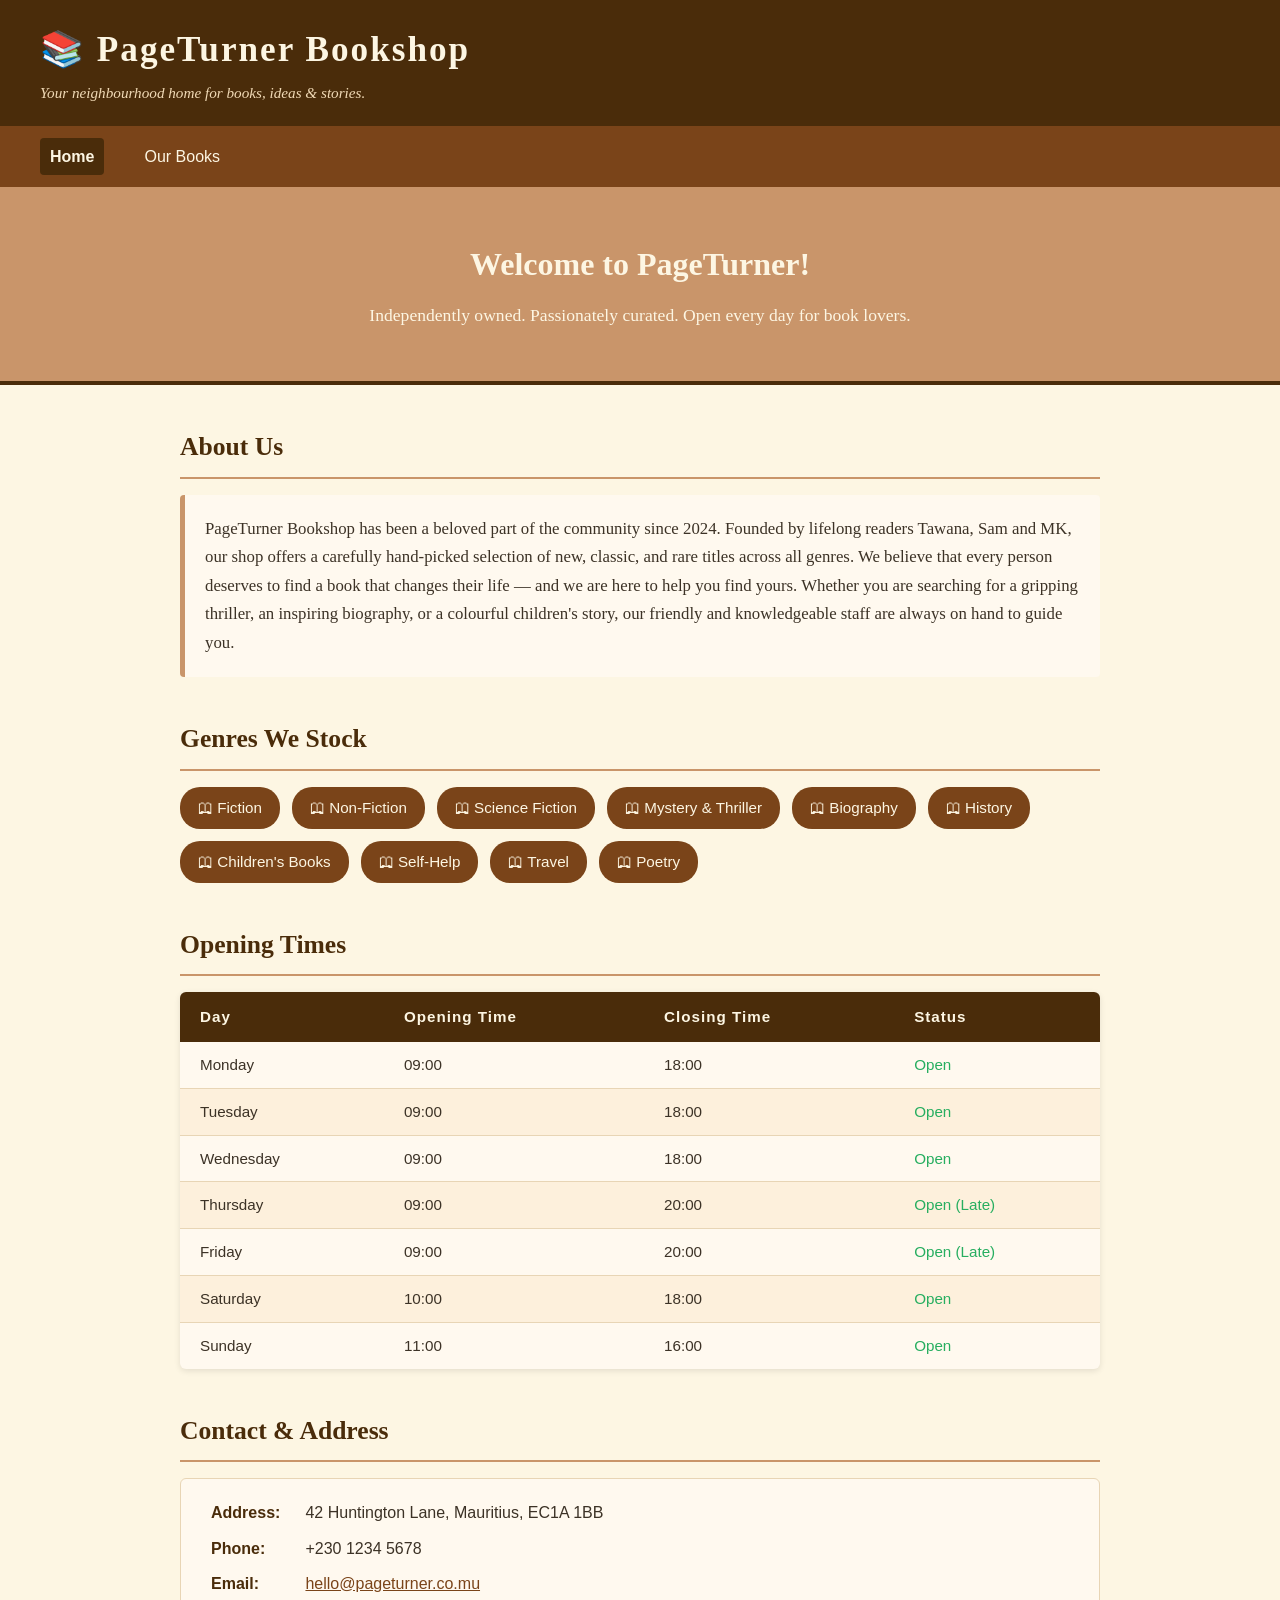
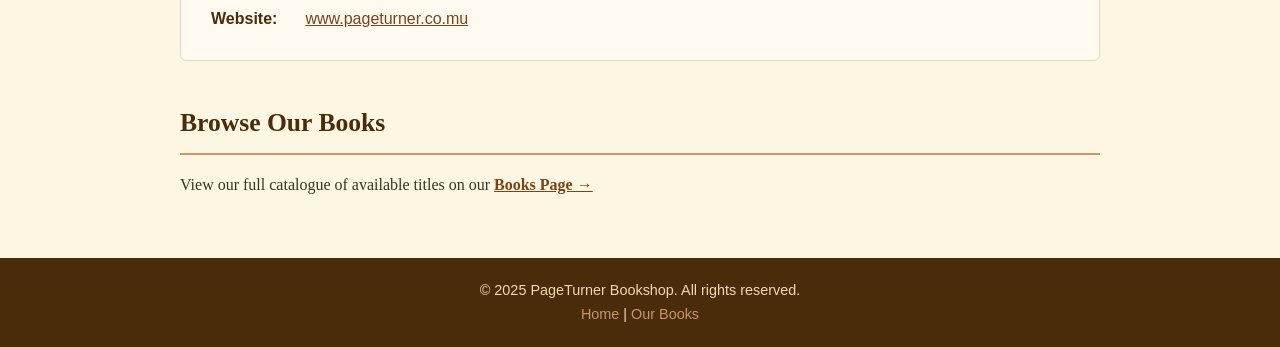
==== index.html @ 5b34dc32 "Add files via upload" ====
<!DOCTYPE html>
<html lang="en">
<head>
    <meta charset="UTF-8">
    <meta name="viewport" content="width=device-width, initial-scale=1.0">
    <title>PageTurner Bookshop</title>
    <style>
        * {
            margin: 0;
            padding: 0;
            box-sizing: border-box;
        }

        body {
            font-family: Georgia, 'Times New Roman', serif;
            background-color: #fdf6e3;
            color: #3c3226;
            line-height: 1.7;
        }

        header {
            background-color: #4a2c0a;
            color: #fdf6e3;
            padding: 20px 40px;
            display: flex;
            align-items: center;
            justify-content: space-between;
        }

        header h1 {
            font-size: 2.2em;
            letter-spacing: 2px;
        }

        header p {
            font-style: italic;
            font-size: 0.95em;
            color: #f0d9b5;
        }

        nav {
            background-color: #7a4419;
            padding: 12px 40px;
            display: flex;
            gap: 30px;
        }

        nav a {
            color: #fdf6e3;
            text-decoration: none;
            font-size: 1em;
            font-family: Arial, sans-serif;
            padding: 5px 10px;
            border-radius: 4px;
            transition: background-color 0.3s;
        }

        nav a:hover {
            background-color: #4a2c0a;
        }

        nav a.active {
            background-color: #4a2c0a;
            font-weight: bold;
        }

        .hero {
            background-color: #c9956a;
            text-align: center;
            padding: 50px 40px;
            border-bottom: 4px solid #4a2c0a;
        }

        .hero h2 {
            font-size: 2em;
            color: #fdf6e3;
            margin-bottom: 10px;
        }

        .hero p {
            color: #fdf6e3;
            font-size: 1.1em;
        }

        main {
            max-width: 1000px;
            margin: 40px auto;
            padding: 0 40px;
        }

        section {
            margin-bottom: 40px;
        }

        section h2 {
            font-size: 1.6em;
            color: #4a2c0a;
            border-bottom: 2px solid #c9956a;
            padding-bottom: 8px;
            margin-bottom: 16px;
        }

        .about-text {
            font-size: 1.05em;
            background-color: #fff9ef;
            padding: 20px;
            border-left: 5px solid #c9956a;
            border-radius: 4px;
        }

        .genres-grid {
            display: flex;
            flex-wrap: wrap;
            gap: 12px;
            list-style: none;
        }

        .genres-grid li {
            background-color: #7a4419;
            color: #fdf6e3;
            padding: 8px 18px;
            border-radius: 20px;
            font-family: Arial, sans-serif;
            font-size: 0.95em;
        }

        table {
            width: 100%;
            border-collapse: collapse;
            background-color: #fff9ef;
            border-radius: 6px;
            overflow: hidden;
            box-shadow: 0 2px 6px rgba(0,0,0,0.1);
        }

        table thead {
            background-color: #4a2c0a;
            color: #fdf6e3;
        }

        table thead th {
            padding: 12px 20px;
            text-align: left;
            font-family: Arial, sans-serif;
            font-size: 0.95em;
            letter-spacing: 1px;
        }

        table tbody tr {
            border-bottom: 1px solid #e8d5b5;
        }

        table tbody tr:nth-child(even) {
            background-color: #fdf0dc;
        }

        table tbody tr:last-child {
            border-bottom: none;
        }

        table td {
            padding: 10px 20px;
            font-family: Arial, sans-serif;
            font-size: 0.95em;
        }

        table .closed {
            color: #c0392b;
            font-weight: bold;
        }

        table .open {
            color: #27ae60;
        }

        .contact-box {
            background-color: #fff9ef;
            border: 1px solid #e8d5b5;
            border-radius: 6px;
            padding: 20px 30px;
            font-family: Arial, sans-serif;
        }

        .contact-box p {
            margin-bottom: 8px;
        }

        .contact-box strong {
            color: #4a2c0a;
            display: inline-block;
            width: 90px;
        }

        .contact-box a {
            color: #7a4419;
        }

        footer {
            background-color: #4a2c0a;
            color: #f0d9b5;
            text-align: center;
            padding: 20px;
            font-family: Arial, sans-serif;
            font-size: 0.9em;
            margin-top: 60px;
        }

        footer a {
            color: #c9956a;
            text-decoration: none;
        }
    </style>
</head>
<body>

    <header>
        <div>
            <h1>&#128218; PageTurner Bookshop</h1>
            <p>Your neighbourhood home for books, ideas &amp; stories.</p>
        </div>
    </header>

    <nav>
        <a href="index.html" class="active">Home</a>
        <a href="books.xml">Our Books</a>
    </nav>

    <div class="hero">
        <h2>Welcome to PageTurner!</h2>
        <p>Independently owned. Passionately curated. Open every day for book lovers.</p>
    </div>

    <main>

        <section id="about">
            <h2>About Us</h2>
            <p class="about-text">
                PageTurner Bookshop has been a beloved part of the community since 2024.
                Founded by lifelong readers Tawana, Sam and MK, our shop offers a carefully
                hand-picked selection of new, classic, and rare titles across all genres.
                We believe that every person deserves to find a book that changes their life —
                and we are here to help you find yours. Whether you are searching for a gripping
                thriller, an inspiring biography, or a colourful children's story, our friendly
                and knowledgeable staff are always on hand to guide you.
            </p>
        </section>

        <section id="genres">
            <h2>Genres We Stock</h2>
            <ul class="genres-grid">
                <li>&#128366; Fiction</li>
                <li>&#128366; Non-Fiction</li>
                <li>&#128366; Science Fiction</li>
                <li>&#128366; Mystery &amp; Thriller</li>
                <li>&#128366; Biography</li>
                <li>&#128366; History</li>
                <li>&#128366; Children's Books</li>
                <li>&#128366; Self-Help</li>
                <li>&#128366; Travel</li>
                <li>&#128366; Poetry</li>
            </ul>
        </section>

        <section id="hours">
            <h2>Opening Times</h2>
            <table>
                <thead>
                    <tr>
                        <th>Day</th>
                        <th>Opening Time</th>
                        <th>Closing Time</th>
                        <th>Status</th>
                    </tr>
                </thead>
                <tbody>
                    <tr>
                        <td>Monday</td>
                        <td>09:00</td>
                        <td>18:00</td>
                        <td class="open">Open</td>
                    </tr>
                    <tr>
                        <td>Tuesday</td>
                        <td>09:00</td>
                        <td>18:00</td>
                        <td class="open">Open</td>
                    </tr>
                    <tr>
                        <td>Wednesday</td>
                        <td>09:00</td>
                        <td>18:00</td>
                        <td class="open">Open</td>
                    </tr>
                    <tr>
                        <td>Thursday</td>
                        <td>09:00</td>
                        <td>20:00</td>
                        <td class="open">Open (Late)</td>
                    </tr>
                    <tr>
                        <td>Friday</td>
                        <td>09:00</td>
                        <td>20:00</td>
                        <td class="open">Open (Late)</td>
                    </tr>
                    <tr>
                        <td>Saturday</td>
                        <td>10:00</td>
                        <td>18:00</td>
                        <td class="open">Open</td>
                    </tr>
                    <tr>
                        <td>Sunday</td>
                        <td>11:00</td>
                        <td>16:00</td>
                        <td class="open">Open</td>
                    </tr>
                </tbody>
            </table>
        </section>

        <section id="contact">
            <h2>Contact &amp; Address</h2>
            <div class="contact-box">
                <p><strong>Address:</strong> 42 Huntington Lane, Mauritius, EC1A 1BB</p>
                <p><strong>Phone:</strong> +230 1234 5678</p>
                <p><strong>Email:</strong> <a href="mailto:hello@pageturner.co.uk">hello@pageturner.co.mu</a></p>
                <p><strong>Website:</strong> <a href="#">www.pageturner.co.mu</a></p>
            </div>
        </section>

        <section>
            <h2>Browse Our Books</h2>
            <p>
                View our full catalogue of available titles on our
                <a href="books.xml" style="color:#7a4419; font-weight:bold;">Books Page &rarr;</a>
            </p>
        </section>

    </main>

    <footer>
        <p>&copy; 2025 PageTurner Bookshop. All rights reserved.</p>
        <p><a href="index.html">Home</a> | <a href="books.xml">Our Books</a></p>
    </footer>

</body>
</html>
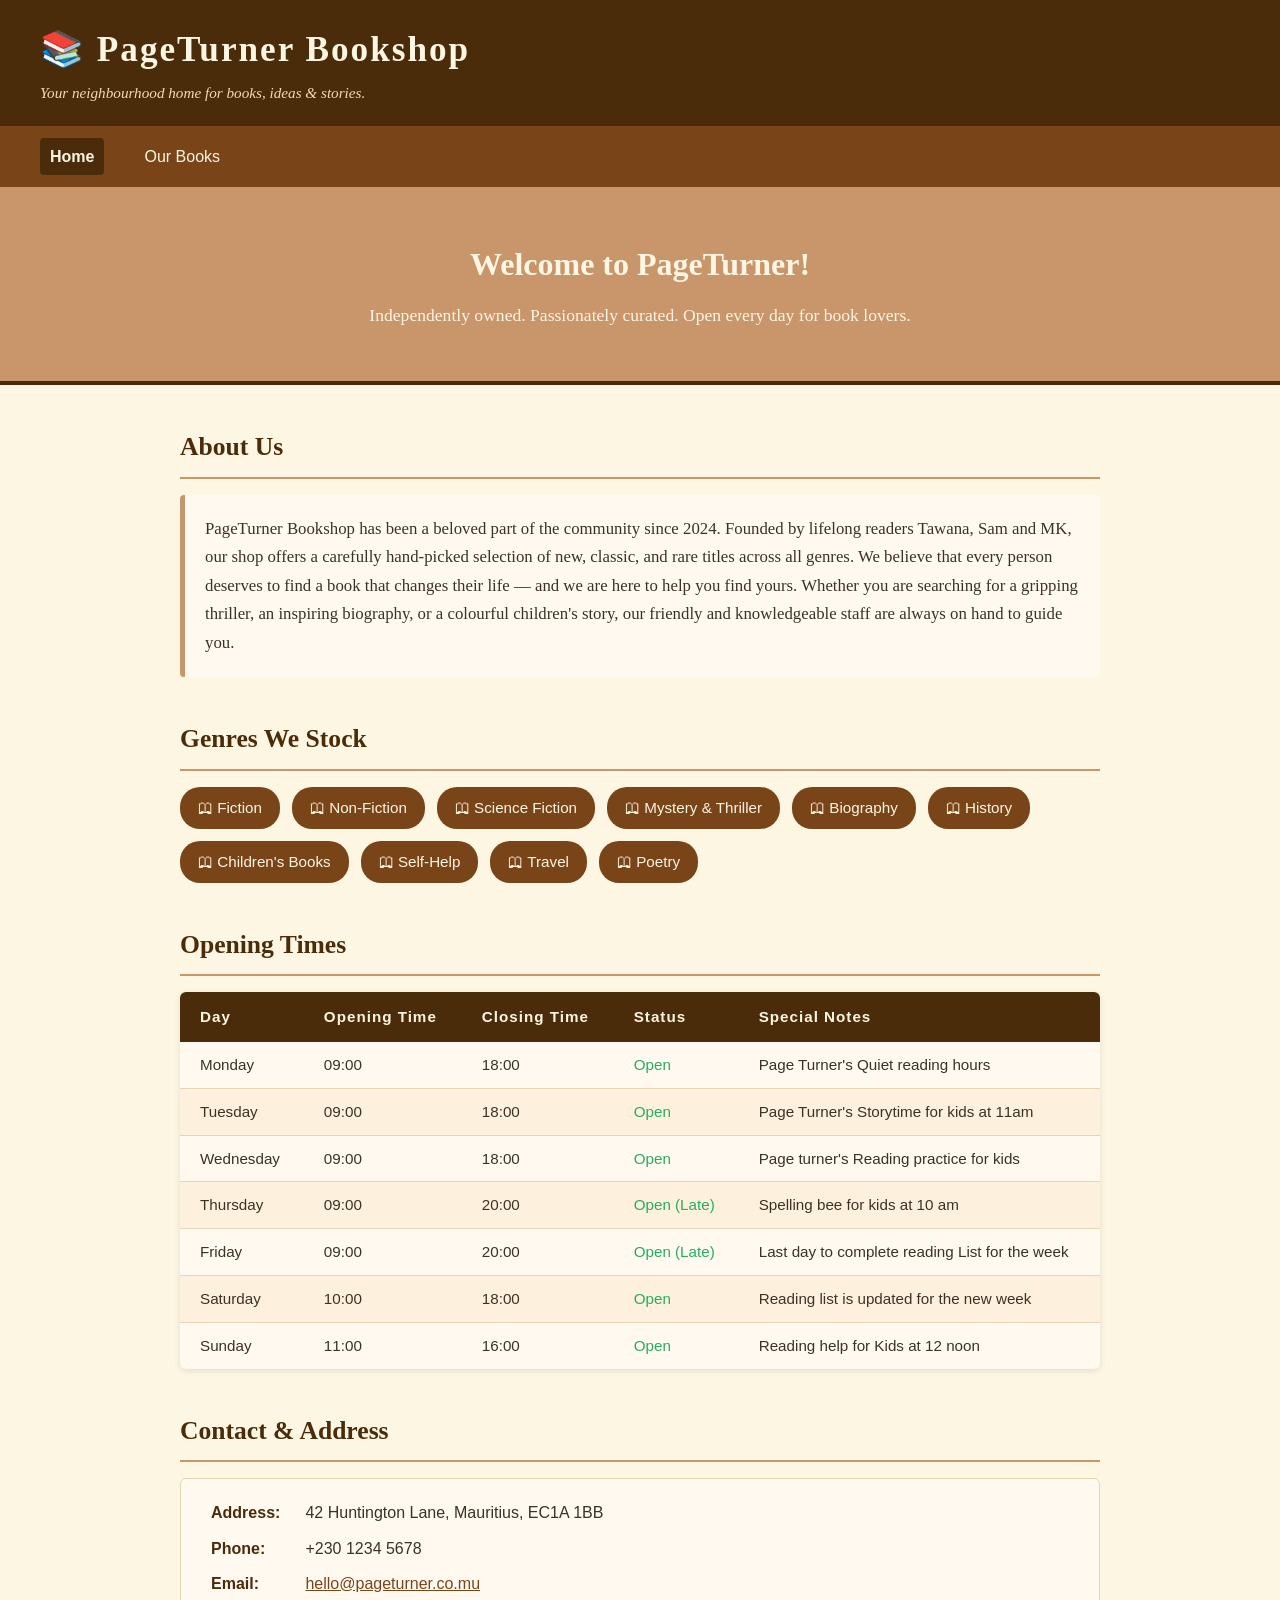
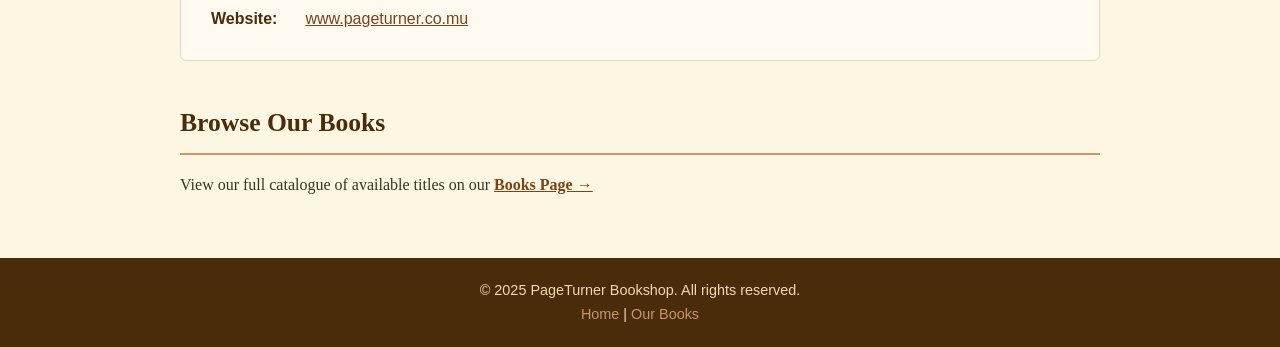
==== commit 9efb2c9d: "MK's files" ====
--- a/index.html
+++ b/index.html
@@ -265,55 +265,68 @@
             <h2>Opening Times</h2>
             <table>
                 <thead>
-                    <tr>
-                        <th>Day</th>
-                        <th>Opening Time</th>
-                        <th>Closing Time</th>
-                        <th>Status</th>
-                    </tr>
-                </thead>
+    <tr>
+        <th>Day</th>
+        <th>Opening Time</th>
+        <th>Closing Time</th>
+        <th>Status</th>
+        <th>Special Notes</th>    <!--Enhanced by mukudzei-->
+    </tr>
+</thead>
                 <tbody>
                     <tr>
                         <td>Monday</td>
                         <td>09:00</td>
                         <td>18:00</td>
                         <td class="open">Open</td>
+                        <td>Page Turner's Quiet reading hours</td>    <!--added data for Special notes on Monday's-->
                     </tr>
                     <tr>
                         <td>Tuesday</td>
                         <td>09:00</td>
                         <td>18:00</td>
                         <td class="open">Open</td>
+                        <td>Page Turner's Storytime for kids at 11am</td>    <!-- Special notes for Tuesdays -->
                     </tr>
                     <tr>
                         <td>Wednesday</td>
                         <td>09:00</td>
                         <td>18:00</td>
                         <td class="open">Open</td>
+                        <td>Page turner's Reading practice for kids</td>    <!--Special notes for Wednesday's-->
                     </tr>
                     <tr>
                         <td>Thursday</td>
                         <td>09:00</td>
                         <td>20:00</td>
                         <td class="open">Open (Late)</td>
+                        <td>Spelling bee for kids at 10 am</td>    <!-- Special notes for Thursday's -->
                     </tr>
                     <tr>
                         <td>Friday</td>
                         <td>09:00</td>
                         <td>20:00</td>
                         <td class="open">Open (Late)</td>
+                        <td>Last day to complete reading List for the week</td>    <!--Special notes for Friday's -->
                     </tr>
                     <tr>
                         <td>Saturday</td>
                         <td>10:00</td>
                         <td>18:00</td>
                         <td class="open">Open</td>
+                        <td>Reading list is updated for the new week </td>    <!--Special notes for Saturday's-->
                     </tr>
                     <tr>
                         <td>Sunday</td>
                         <td>11:00</td>
                         <td>16:00</td>
                         <td class="open">Open</td>
+                        <td>Reading help for Kids at 12 noon</td>    <!--Special notes for Sunday's-->
+                        <!-- ========================================= -->
+                        <!-- HTML TABLE ENHANCED BY: [Mukudzei Kunyetu-Lambert]       -->
+                        <!-- Student ID: [M01061702]                     -->
+                        <!-- Added: Special Notes column and corressponding td tags to insert data            -->
+                        <!-- ========================================= -->
                     </tr>
                 </tbody>
             </table>
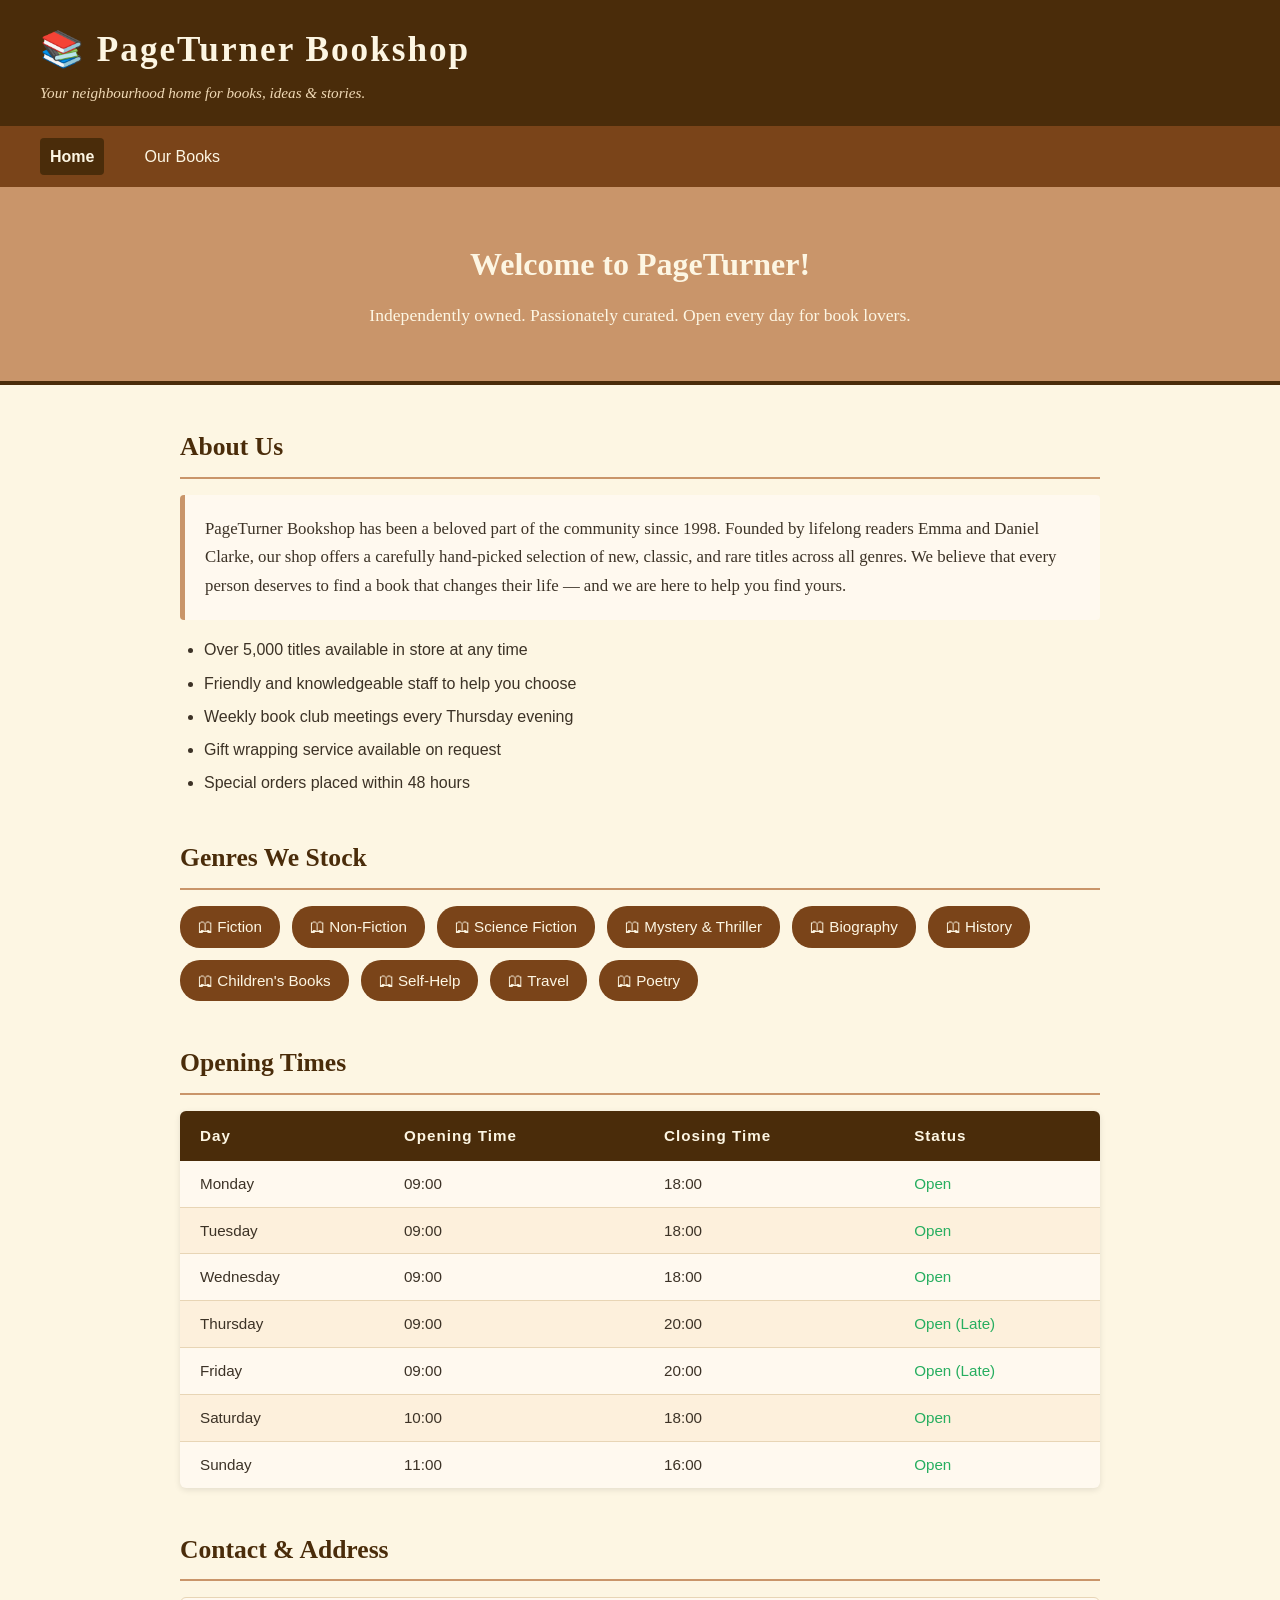
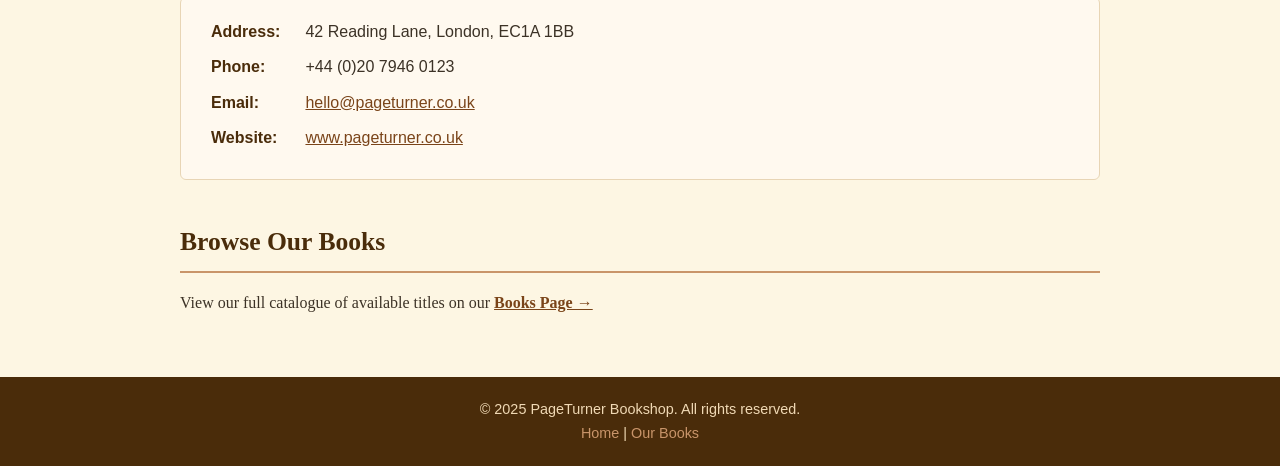
==== commit e0231377: "Add files via upload Added another unordered list" ====
--- a/index.html
+++ b/index.html
@@ -106,6 +106,19 @@
             padding: 20px;
             border-left: 5px solid #c9956a;
             border-radius: 4px;
+            margin-bottom: 16px;
+        }
+
+        .about-list {
+            list-style: disc;
+            padding-left: 24px;
+            font-family: Arial, sans-serif;
+            font-size: 1em;
+        }
+
+        .about-list li {
+            margin-bottom: 6px;
+            color: #3c3226;
         }
 
         .genres-grid {
@@ -235,14 +248,20 @@
         <section id="about">
             <h2>About Us</h2>
             <p class="about-text">
-                PageTurner Bookshop has been a beloved part of the community since 2024.
-                Founded by lifelong readers Tawana, Sam and MK, our shop offers a carefully
+                PageTurner Bookshop has been a beloved part of the community since 1998.
+                Founded by lifelong readers Emma and Daniel Clarke, our shop offers a carefully
                 hand-picked selection of new, classic, and rare titles across all genres.
                 We believe that every person deserves to find a book that changes their life —
-                and we are here to help you find yours. Whether you are searching for a gripping
-                thriller, an inspiring biography, or a colourful children's story, our friendly
-                and knowledgeable staff are always on hand to guide you.
+                and we are here to help you find yours.
             </p>
+            <!-- Unordered list of shop highlights -->
+            <ul class="about-list">
+                <li>Over 5,000 titles available in store at any time</li>
+                <li>Friendly and knowledgeable staff to help you choose</li>
+                <li>Weekly book club meetings every Thursday evening</li>
+                <li>Gift wrapping service available on request</li>
+                <li>Special orders placed within 48 hours</li>
+            </ul>
         </section>
 
         <section id="genres">
@@ -265,68 +284,55 @@
             <h2>Opening Times</h2>
             <table>
                 <thead>
-    <tr>
-        <th>Day</th>
-        <th>Opening Time</th>
-        <th>Closing Time</th>
-        <th>Status</th>
-        <th>Special Notes</th>    <!--Enhanced by mukudzei-->
-    </tr>
-</thead>
+                    <tr>
+                        <th>Day</th>
+                        <th>Opening Time</th>
+                        <th>Closing Time</th>
+                        <th>Status</th>
+                    </tr>
+                </thead>
                 <tbody>
                     <tr>
                         <td>Monday</td>
                         <td>09:00</td>
                         <td>18:00</td>
                         <td class="open">Open</td>
-                        <td>Page Turner's Quiet reading hours</td>    <!--added data for Special notes on Monday's-->
                     </tr>
                     <tr>
                         <td>Tuesday</td>
                         <td>09:00</td>
                         <td>18:00</td>
                         <td class="open">Open</td>
-                        <td>Page Turner's Storytime for kids at 11am</td>    <!-- Special notes for Tuesdays -->
                     </tr>
                     <tr>
                         <td>Wednesday</td>
                         <td>09:00</td>
                         <td>18:00</td>
                         <td class="open">Open</td>
-                        <td>Page turner's Reading practice for kids</td>    <!--Special notes for Wednesday's-->
                     </tr>
                     <tr>
                         <td>Thursday</td>
                         <td>09:00</td>
                         <td>20:00</td>
                         <td class="open">Open (Late)</td>
-                        <td>Spelling bee for kids at 10 am</td>    <!-- Special notes for Thursday's -->
                     </tr>
                     <tr>
                         <td>Friday</td>
                         <td>09:00</td>
                         <td>20:00</td>
                         <td class="open">Open (Late)</td>
-                        <td>Last day to complete reading List for the week</td>    <!--Special notes for Friday's -->
                     </tr>
                     <tr>
                         <td>Saturday</td>
                         <td>10:00</td>
                         <td>18:00</td>
                         <td class="open">Open</td>
-                        <td>Reading list is updated for the new week </td>    <!--Special notes for Saturday's-->
                     </tr>
                     <tr>
                         <td>Sunday</td>
                         <td>11:00</td>
                         <td>16:00</td>
                         <td class="open">Open</td>
-                        <td>Reading help for Kids at 12 noon</td>    <!--Special notes for Sunday's-->
-                        <!-- ========================================= -->
-                        <!-- HTML TABLE ENHANCED BY: [Mukudzei Kunyetu-Lambert]       -->
-                        <!-- Student ID: [M01061702]                     -->
-                        <!-- Added: Special Notes column and corressponding td tags to insert data            -->
-                        <!-- ========================================= -->
                     </tr>
                 </tbody>
             </table>
@@ -335,10 +341,10 @@
         <section id="contact">
             <h2>Contact &amp; Address</h2>
             <div class="contact-box">
-                <p><strong>Address:</strong> 42 Huntington Lane, Mauritius, EC1A 1BB</p>
-                <p><strong>Phone:</strong> +230 1234 5678</p>
-                <p><strong>Email:</strong> <a href="mailto:hello@pageturner.co.uk">hello@pageturner.co.mu</a></p>
-                <p><strong>Website:</strong> <a href="#">www.pageturner.co.mu</a></p>
+                <p><strong>Address:</strong> 42 Reading Lane, London, EC1A 1BB</p>
+                <p><strong>Phone:</strong> +44 (0)20 7946 0123</p>
+                <p><strong>Email:</strong> <a href="mailto:hello@pageturner.co.uk">hello@pageturner.co.uk</a></p>
+                <p><strong>Website:</strong> <a href="#">www.pageturner.co.uk</a></p>
             </div>
         </section>
 
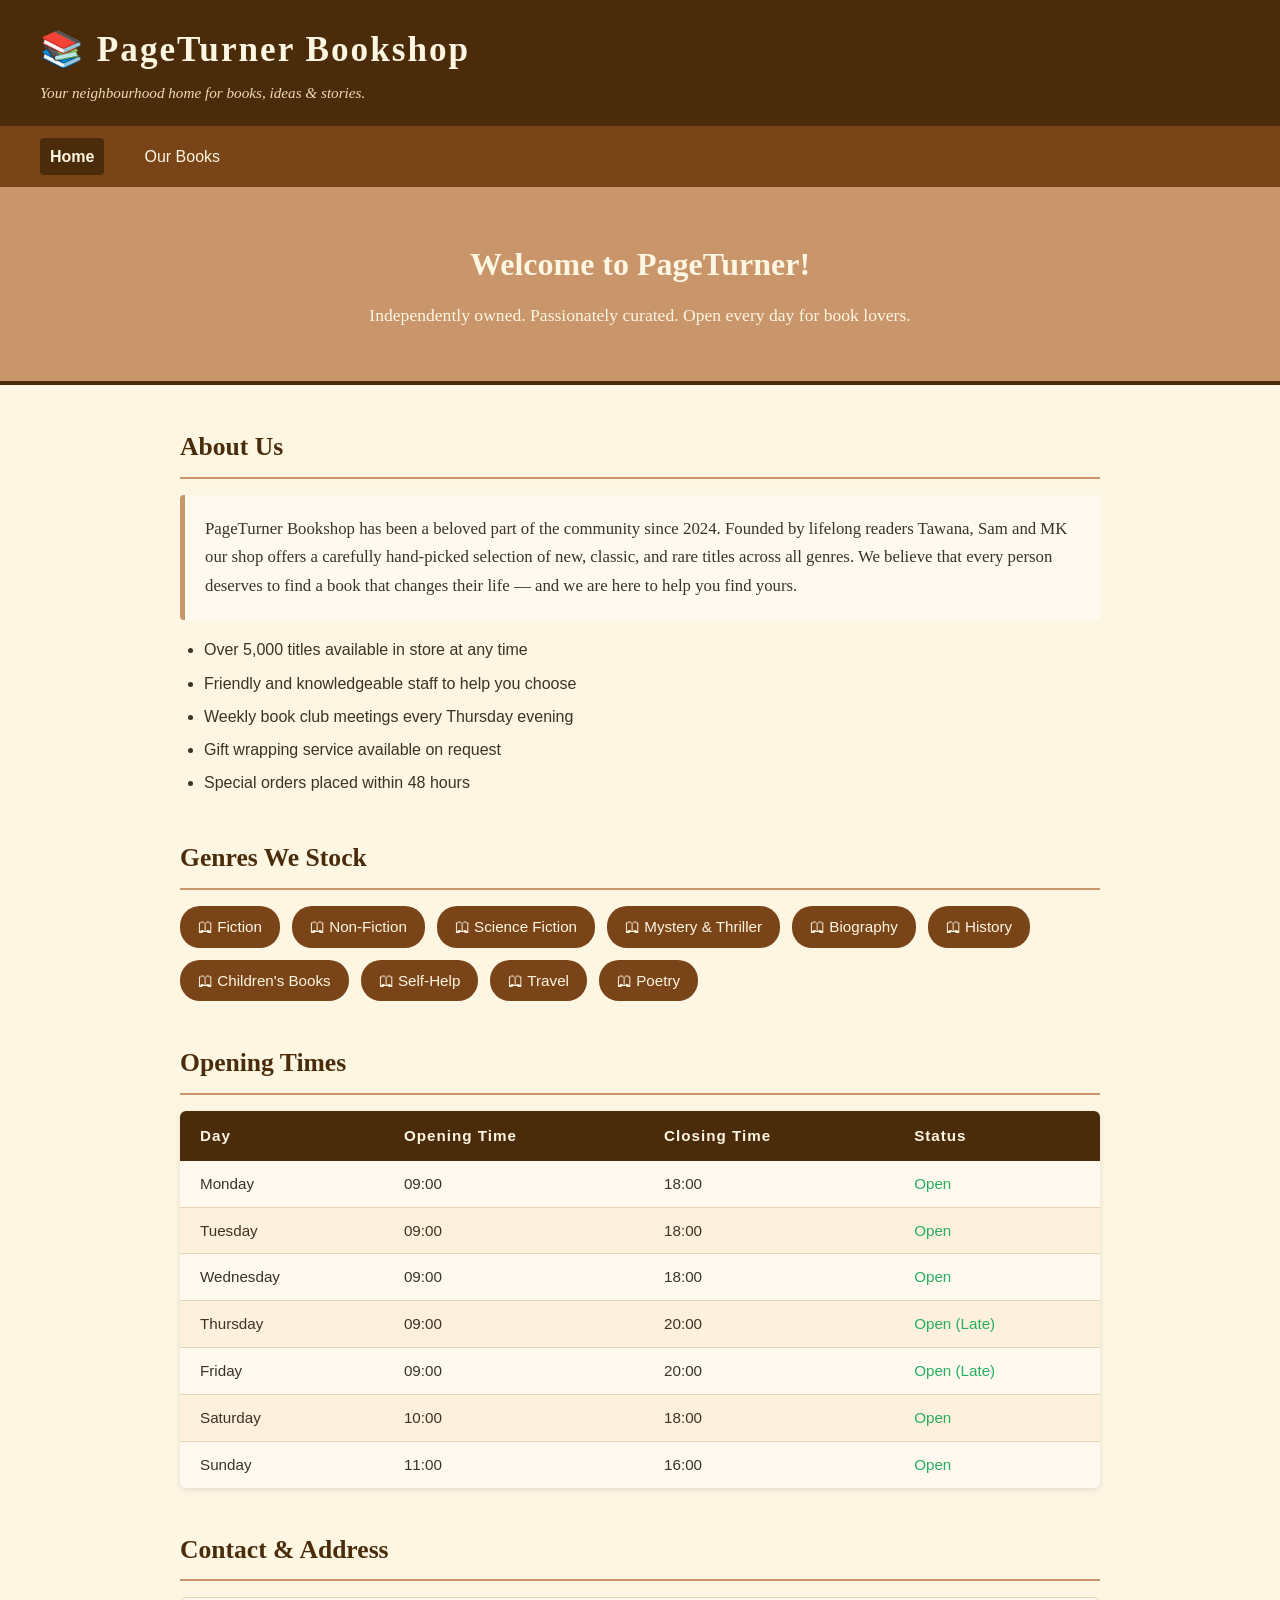
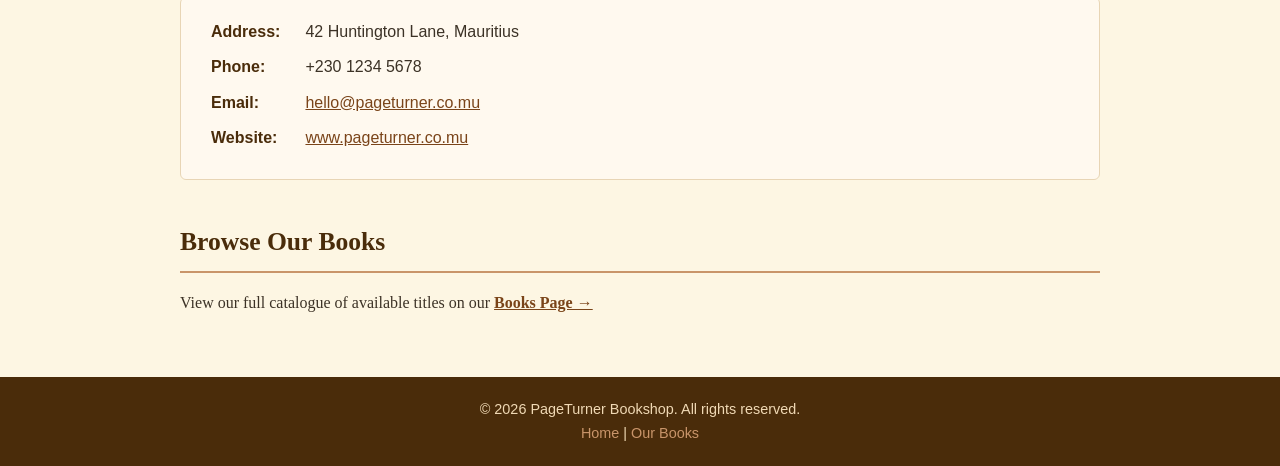
==== commit dc929a19: "Add files via upload Final edited and working html code." ====
--- a/index.html
+++ b/index.html
@@ -248,8 +248,8 @@
         <section id="about">
             <h2>About Us</h2>
             <p class="about-text">
-                PageTurner Bookshop has been a beloved part of the community since 1998.
-                Founded by lifelong readers Emma and Daniel Clarke, our shop offers a carefully
+                PageTurner Bookshop has been a beloved part of the community since 2024.
+                Founded by lifelong readers Tawana, Sam and MK our shop offers a carefully
                 hand-picked selection of new, classic, and rare titles across all genres.
                 We believe that every person deserves to find a book that changes their life —
                 and we are here to help you find yours.
@@ -341,10 +341,10 @@
         <section id="contact">
             <h2>Contact &amp; Address</h2>
             <div class="contact-box">
-                <p><strong>Address:</strong> 42 Reading Lane, London, EC1A 1BB</p>
-                <p><strong>Phone:</strong> +44 (0)20 7946 0123</p>
-                <p><strong>Email:</strong> <a href="mailto:hello@pageturner.co.uk">hello@pageturner.co.uk</a></p>
-                <p><strong>Website:</strong> <a href="#">www.pageturner.co.uk</a></p>
+                <p><strong>Address:</strong> 42 Huntington Lane, Mauritius</p>
+                <p><strong>Phone:</strong> +230 1234 5678</p>
+                <p><strong>Email:</strong> <a href="mailto:hello@pageturner.co.mu">hello@pageturner.co.mu</a></p>
+                <p><strong>Website:</strong> <a href="#">www.pageturner.co.mu</a></p>
             </div>
         </section>
 
@@ -359,7 +359,7 @@
     </main>
 
     <footer>
-        <p>&copy; 2025 PageTurner Bookshop. All rights reserved.</p>
+        <p>&copy; 2026 PageTurner Bookshop. All rights reserved.</p>
         <p><a href="index.html">Home</a> | <a href="books.xml">Our Books</a></p>
     </footer>
 
